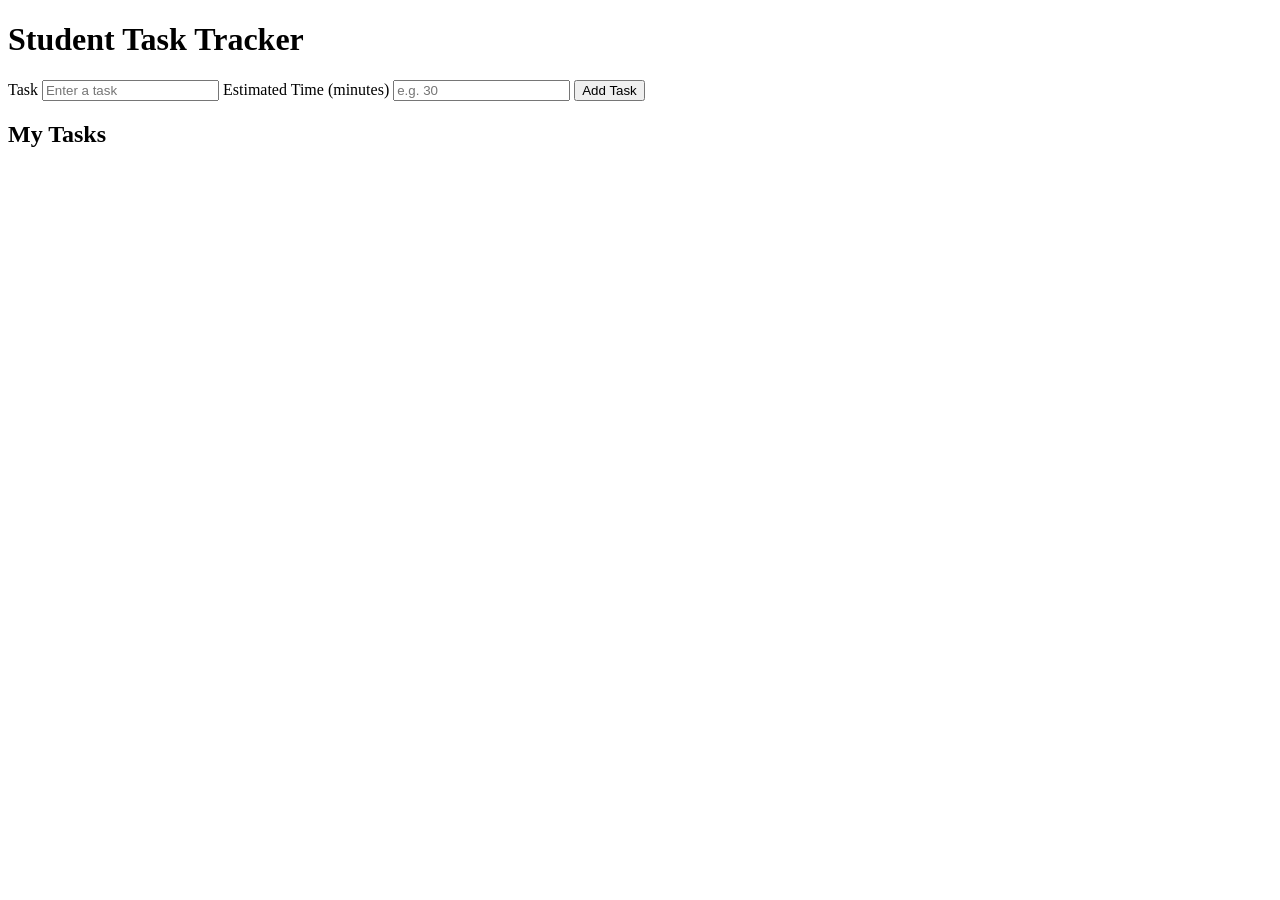
==== student-task-tracker/index.html @ cf4583e1 "DAY 1: add basic HTML structure for task tracker" ====
<!DOCTYPE html>
<html>
<head>
    <title>Student Task Tracker</title>
</head>

<body>

    <h1>Student Task Tracker</h1>

    <form>
        <label for="task">Task</label>
        <input type="text" id="task" placeholder="Enter a task">

        <label for="time">Estimated Time (minutes)</label>
        <input type="number" id="time" placeholder="e.g. 30">

        <button type="submit">Add Task</button>
    </form>

    <h2>My Tasks</h2>

    <div id="taskList"></div>

</body>
</html>
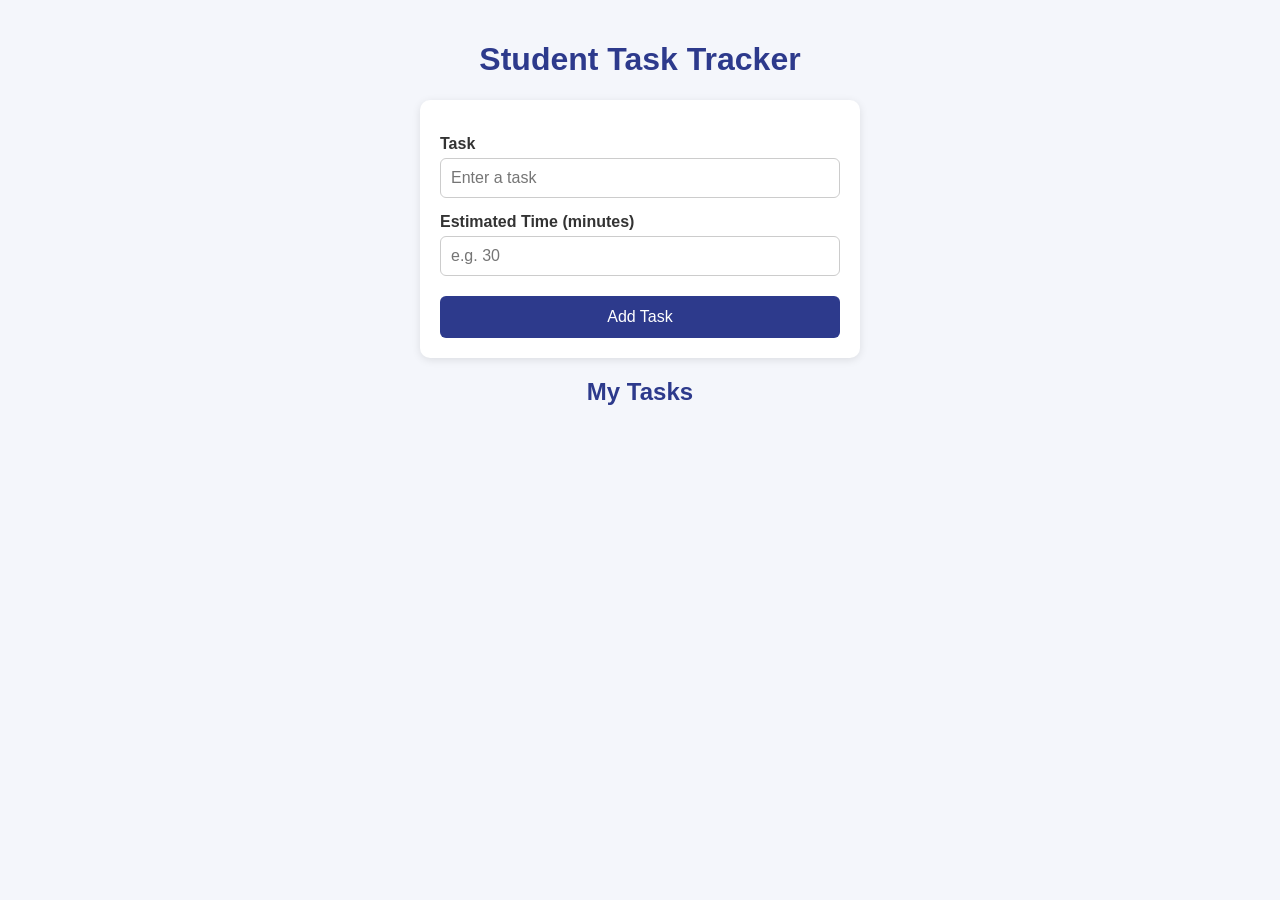
==== commit 96e8f7aa: "DAY 2- style form card,add hover effects and responsive design" ====
--- a/student-task-tracker/index.html
+++ b/student-task-tracker/index.html
@@ -2,6 +2,8 @@
 <html>
 <head>
     <title>Student Task Tracker</title>
+    <meta name="viewport" content="width=device-width, initial-scale=1.0">
+    <link rel="stylesheet" href="style.css">
 </head>
 
 <body>
--- a/student-task-tracker/style.css
+++ b/student-task-tracker/style.css
@@ -0,0 +1,87 @@
+body {
+    font-family: Arial, sans-serif;
+    background-color: #f4f6fb;
+    margin: 0;
+    padding: 20px;
+}
+
+h1 {
+    text-align: center;
+    color: #2d3a8c;
+}
+
+form {
+    background-color: white;
+    max-width: 400px;
+    margin: 20px auto;
+    padding: 20px;
+    border-radius: 10px;
+    box-shadow: 0 2px 8px rgba(0, 0, 0, 0.1);
+}
+
+label {
+    display: block;
+    margin-top: 15px;
+    margin-bottom: 5px;
+    font-weight: bold;
+    color: #333;
+}
+
+input {
+    width: 100%;
+    padding: 10px;
+    border: 1px solid #ccc;
+    border-radius: 6px;
+    font-size: 16px;
+    box-sizing: border-box;
+    transition: all 0.2s ease;
+
+}
+
+button {
+    margin-top: 20px;
+    width: 100%;
+    padding: 12px;
+    background-color: #2d3a8c;
+    color: white;
+    border: none;
+    border-radius: 6px;
+    font-size: 16px;
+    cursor: pointer;
+    transition: all 0.2s ease;
+
+}
+
+h2 {
+    text-align: center;
+    color: #2d3a8c;
+}
+
+#taskList {
+    max-width: 400px;
+    margin: 0 auto;
+}
+
+button:hover {
+    background-color: #1f2a6b;
+}
+
+button:active {
+    transform: scale(0.97);
+}
+
+
+input:focus {
+    outline: none;
+    border-color: #2d3a8c;
+    box-shadow: 0 0 0 3px rgba(45, 58, 140, 0.2);
+}
+@media (max-width: 500px) {
+    body {
+        padding: 10px;
+    }
+
+    form {
+        padding: 15px;
+    }
+}
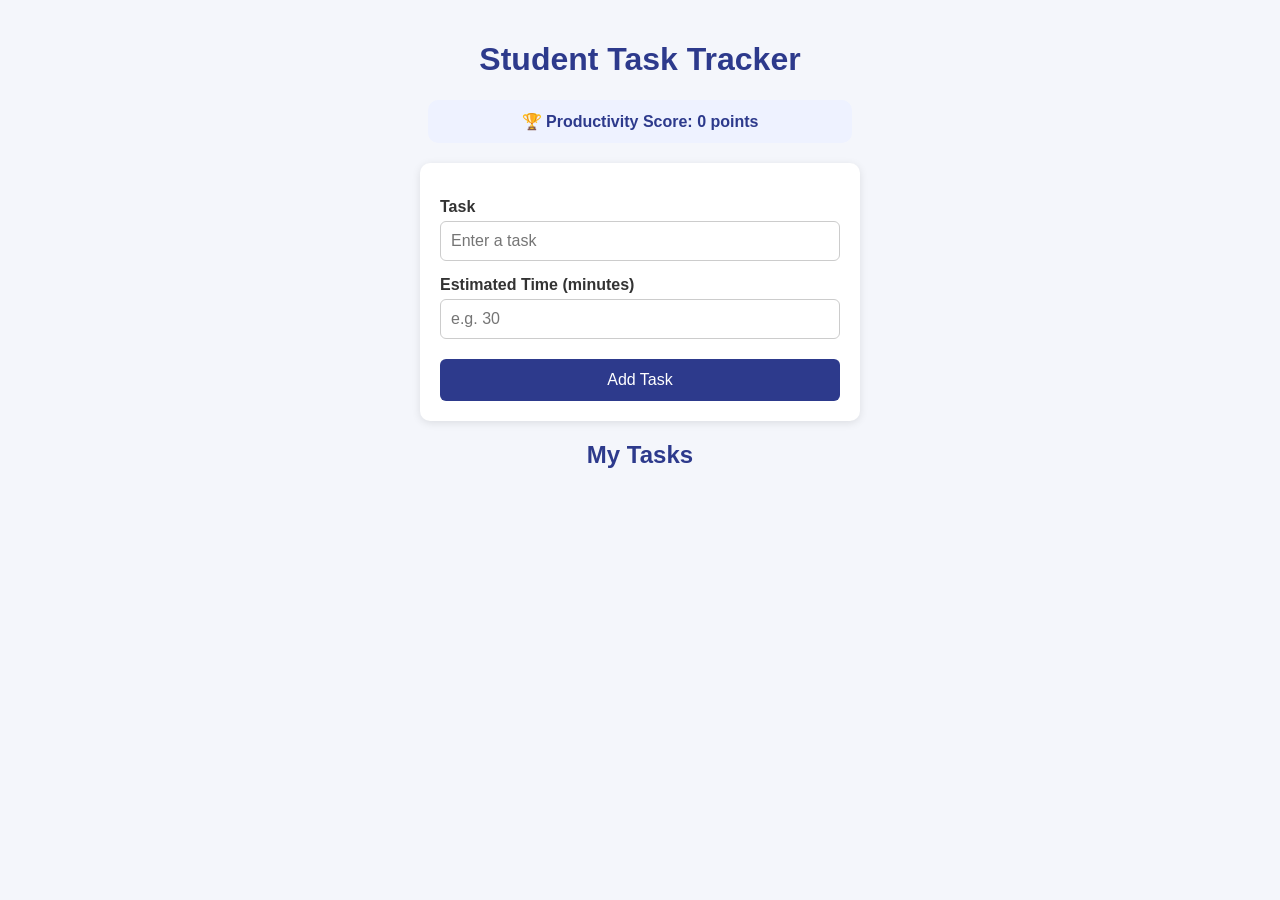
==== commit 05dd2ff8: "DAY 4 - Add timer,pause,ontime/late status,points and score" ====
--- a/student-task-tracker/index.html
+++ b/student-task-tracker/index.html
@@ -2,6 +2,7 @@
 <html>
 <head>
     <title>Student Task Tracker</title>
+    <meta charset="UTF-8">
     <meta name="viewport" content="width=device-width, initial-scale=1.0">
     <link rel="stylesheet" href="style.css">
 </head>
@@ -9,6 +10,7 @@
 <body>
 
     <h1>Student Task Tracker</h1>
+    <p id="score">🏆 Productivity Score: 0 points</p>      
 
     <form>
         <label for="task">Task</label>
@@ -23,6 +25,7 @@
     <h2>My Tasks</h2>
 
     <div id="taskList"></div>
+    <script src="script.js"></script>
 
 </body>
 </html>
--- a/student-task-tracker/style.css
+++ b/student-task-tracker/style.css
@@ -84,4 +84,64 @@
     form {
         padding: 15px;
     }
+}
+
+.task-card {
+    background-color: white;
+    padding: 15px;
+    margin-bottom: 10px;
+    border-radius: 10px;
+    box-shadow: 0 2px 8px rgba(0, 0, 0, 0.1);
+}
+
+.task-card h3 {
+    margin: 0 0 8px 0;
+    color: #2d3a8c;
+}
+
+.task-card p {
+    margin: 4px 0;
+    color: #555;
+}
+
+.complete-btn {
+    width: auto;
+    margin-top: 10px;
+    margin-right: 8px;
+    padding: 8px 16px;
+    background-color: #2e8b57;
+}
+
+.complete-btn:hover {
+    background-color: #25704a;
+}
+
+.delete-btn {
+    width: auto;
+    margin-top: 10px;
+    padding: 8px 16px;
+    background-color: #c0392b;
+}
+
+.delete-btn:hover {
+    background-color: #992d22;
+}
+
+.start-btn {
+    width: auto;
+    margin-top: 10px;
+    margin-right: 8px;
+    padding: 8px 16px;
+    background-color: #2d3a8c;
+}
+
+#score {
+    max-width: 400px;
+    margin: 0 auto 10px auto;
+    padding: 12px;
+    text-align: center;
+    font-weight: bold;
+    color: #2d3a8c;
+    background-color: #eef2ff;
+    border-radius: 10px;
 }
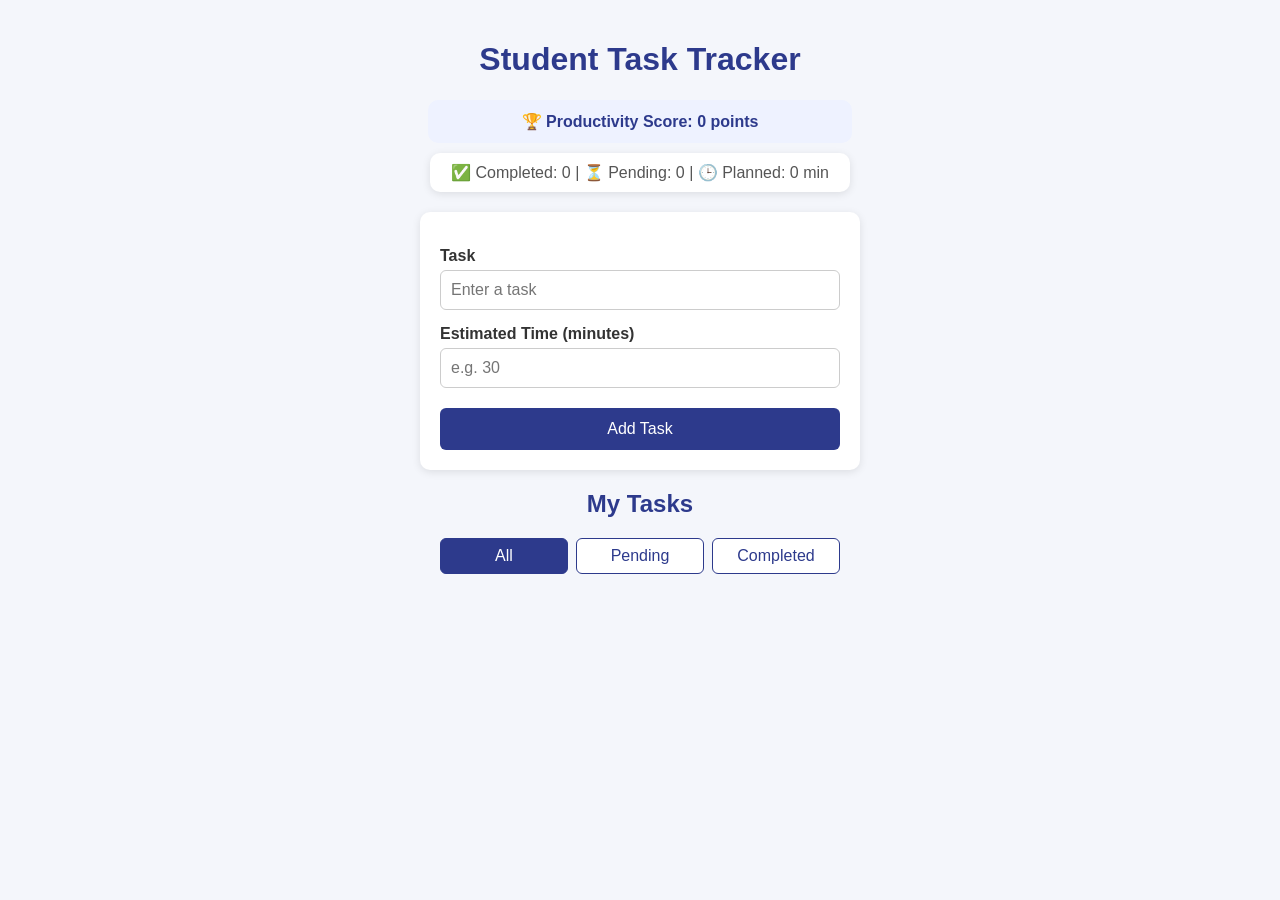
==== commit 3fd84522: "Day 7: Add progress summary and filter buttons" ====
--- a/student-task-tracker/index.html
+++ b/student-task-tracker/index.html
@@ -10,7 +10,10 @@
 <body>
 
     <h1>Student Task Tracker</h1>
-    <p id="score">🏆 Productivity Score: 0 points</p>      
+
+    <p id="score">🏆 Productivity Score: 0 points</p>
+
+    <p id="summary"></p>
 
     <form>
         <label for="task">Task</label>
@@ -23,6 +26,15 @@
     </form>
 
     <h2>My Tasks</h2>
+        
+
+    <div id="filters">
+        <button class="filter-btn active" data-filter="all">All</button>
+        <button class="filter-btn" data-filter="pending">Pending</button>
+        <button class="filter-btn" data-filter="completed">Completed</button>
+    </div>
+
+    
 
     <div id="taskList"></div>
     <script src="script.js"></script>
--- a/student-task-tracker/style.css
+++ b/student-task-tracker/style.css
@@ -35,7 +35,6 @@
     font-size: 16px;
     box-sizing: border-box;
     transition: all 0.2s ease;
-
 }
 
 button {
@@ -49,7 +48,6 @@
     font-size: 16px;
     cursor: pointer;
     transition: all 0.2s ease;
-
 }
 
 h2 {
@@ -69,13 +67,127 @@
 button:active {
     transform: scale(0.97);
 }
-
 
 input:focus {
     outline: none;
     border-color: #2d3a8c;
     box-shadow: 0 0 0 3px rgba(45, 58, 140, 0.2);
 }
+
+.task-card {
+    background-color: white;
+    padding: 15px;
+    margin-bottom: 10px;
+    border-radius: 10px;
+    box-shadow: 0 2px 8px rgba(0, 0, 0, 0.1);
+}
+
+.task-card h3 {
+    margin: 0 0 8px 0;
+    color: #2d3a8c;
+}
+
+.task-card p {
+    margin: 4px 0;
+    color: #555;
+}
+
+.complete-btn {
+    width: auto;
+    margin-top: 10px;
+    margin-right: 8px;
+    padding: 8px 16px;
+    background-color: #2e8b57;
+}
+
+.complete-btn:hover {
+    background-color: #25704a;
+}
+
+.delete-btn {
+    width: auto;
+    margin-top: 10px;
+    padding: 8px 16px;
+    background-color: #c0392b;
+}
+
+.delete-btn:hover {
+    background-color: #992d22;
+}
+
+.start-btn {
+    width: auto;
+    margin-top: 10px;
+    margin-right: 8px;
+    padding: 8px 16px;
+    background-color: #2d3a8c;
+}
+
+.pause-btn {
+    width: auto;
+    margin-top: 10px;
+    margin-right: 8px;
+    padding: 8px 16px;
+    background-color: #e67e22;
+}
+
+.pause-btn:hover {
+    background-color: #bf6516;
+}
+
+.task-card .result {
+    background-color: #eef2ff;
+    padding: 8px;
+    border-radius: 6px;
+}
+
+#score {
+    max-width: 400px;
+    margin: 0 auto 10px auto;
+    padding: 12px;
+    text-align: center;
+    font-weight: bold;
+    color: #2d3a8c;
+    background-color: #eef2ff;
+    border-radius: 10px;
+}
+
+#summary {
+    max-width: 400px;
+    margin: 0 auto 10px auto;
+    padding: 10px;
+    text-align: center;
+    color: #555;
+    background-color: white;
+    border-radius: 10px;
+    box-shadow: 0 2px 8px rgba(0, 0, 0, 0.1);
+}
+
+.time-up {
+    background-color: #fff4e5;
+    color: #b45309;
+    padding: 8px;
+    border-radius: 6px;
+    font-weight: bold;
+}
+
+.warning {
+    background-color: #fffbe6;
+    color: #92400e;
+    padding: 8px;
+    border-radius: 6px;
+    font-weight: bold;
+}
+
+.warning:empty {
+    display: none;
+}
+
+.warning.urgent {
+    background-color: #fee2e2;
+    color: #b91c1c;
+}
+
 @media (max-width: 500px) {
     body {
         padding: 10px;
@@ -86,62 +198,26 @@
     }
 }
 
-.task-card {
-    background-color: white;
-    padding: 15px;
-    margin-bottom: 10px;
-    border-radius: 10px;
-    box-shadow: 0 2px 8px rgba(0, 0, 0, 0.1);
-}
-
-.task-card h3 {
-    margin: 0 0 8px 0;
-    color: #2d3a8c;
-}
-
-.task-card p {
-    margin: 4px 0;
-    color: #555;
-}
-
-.complete-btn {
-    width: auto;
-    margin-top: 10px;
-    margin-right: 8px;
-    padding: 8px 16px;
-    background-color: #2e8b57;
-}
-
-.complete-btn:hover {
-    background-color: #25704a;
-}
-
-.delete-btn {
-    width: auto;
-    margin-top: 10px;
-    padding: 8px 16px;
-    background-color: #c0392b;
-}
-
-.delete-btn:hover {
-    background-color: #992d22;
-}
-
-.start-btn {
-    width: auto;
-    margin-top: 10px;
-    margin-right: 8px;
-    padding: 8px 16px;
+#filters {
+    max-width: 400px;
+    margin: 0 auto 10px auto;
+    display: flex;
+    gap: 8px;
+}
+
+.filter-btn {
+    margin-top: 0;
+    padding: 8px;
+    background-color: white;
+    color: #2d3a8c;
+    border: 1px solid #2d3a8c;
+}
+
+.filter-btn:hover {
+    background-color: #eef2ff;
+}
+
+.filter-btn.active {
     background-color: #2d3a8c;
-}
-
-#score {
-    max-width: 400px;
-    margin: 0 auto 10px auto;
-    padding: 12px;
-    text-align: center;
-    font-weight: bold;
-    color: #2d3a8c;
-    background-color: #eef2ff;
-    border-radius: 10px;
+    color: white;
 }
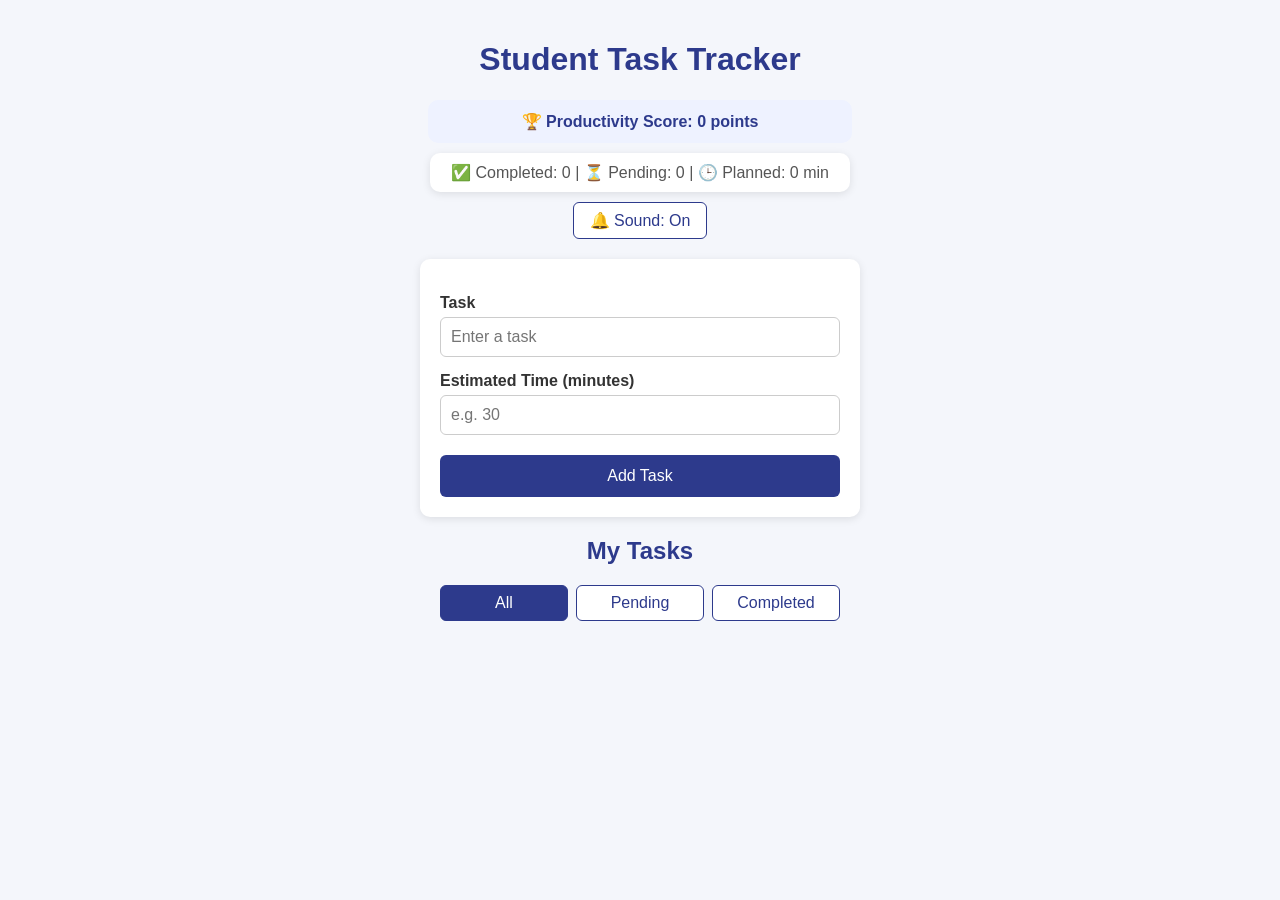
==== commit 71aedef1: "Day 9: Add sound on/off setting" ====
--- a/student-task-tracker/index.html
+++ b/student-task-tracker/index.html
@@ -15,6 +15,8 @@
 
     <p id="summary"></p>
 
+    <button id="sound-toggle">🔔 Sound: On</button>
+
     <form>
         <label for="task">Task</label>
         <input type="text" id="task" placeholder="Enter a task">
@@ -26,7 +28,6 @@
     </form>
 
     <h2>My Tasks</h2>
-        
 
     <div id="filters">
         <button class="filter-btn active" data-filter="all">All</button>
@@ -34,8 +35,6 @@
         <button class="filter-btn" data-filter="completed">Completed</button>
     </div>
 
-    
-
     <div id="taskList"></div>
     <script src="script.js"></script>
 
--- a/student-task-tracker/style.css
+++ b/student-task-tracker/style.css
@@ -188,6 +188,65 @@
     color: #b91c1c;
 }
 
+#filters {
+    max-width: 400px;
+    margin: 0 auto 10px auto;
+    display: flex;
+    gap: 8px;
+}
+
+.filter-btn {
+    margin-top: 0;
+    padding: 8px;
+    background-color: white;
+    color: #2d3a8c;
+    border: 1px solid #2d3a8c;
+}
+
+.filter-btn:hover {
+    background-color: #eef2ff;
+}
+
+.filter-btn.active {
+    background-color: #2d3a8c;
+    color: white;
+}
+
+.note-box {
+    width: 100%;
+    min-height: 60px;
+    margin-top: 8px;
+    padding: 8px;
+    border: 1px solid #ccc;
+    border-radius: 6px;
+    font-family: Arial, sans-serif;
+    font-size: 14px;
+    box-sizing: border-box;
+    resize: vertical;
+}
+
+.save-note-btn {
+    width: auto;
+    margin-top: 8px;
+    margin-right: 8px;
+    padding: 8px 16px;
+    background-color: #2d3a8c;
+}
+
+#sound-toggle {
+    display: block;
+    width: auto;
+    margin: 0 auto 10px auto;
+    padding: 8px 16px;
+    background-color: white;
+    color: #2d3a8c;
+    border: 1px solid #2d3a8c;
+}
+
+#sound-toggle:hover {
+    background-color: #eef2ff;
+}
+
 @media (max-width: 500px) {
     body {
         padding: 10px;
@@ -196,28 +255,4 @@
     form {
         padding: 15px;
     }
-}
-
-#filters {
-    max-width: 400px;
-    margin: 0 auto 10px auto;
-    display: flex;
-    gap: 8px;
-}
-
-.filter-btn {
-    margin-top: 0;
-    padding: 8px;
-    background-color: white;
-    color: #2d3a8c;
-    border: 1px solid #2d3a8c;
-}
-
-.filter-btn:hover {
-    background-color: #eef2ff;
-}
-
-.filter-btn.active {
-    background-color: #2d3a8c;
-    color: white;
 }
